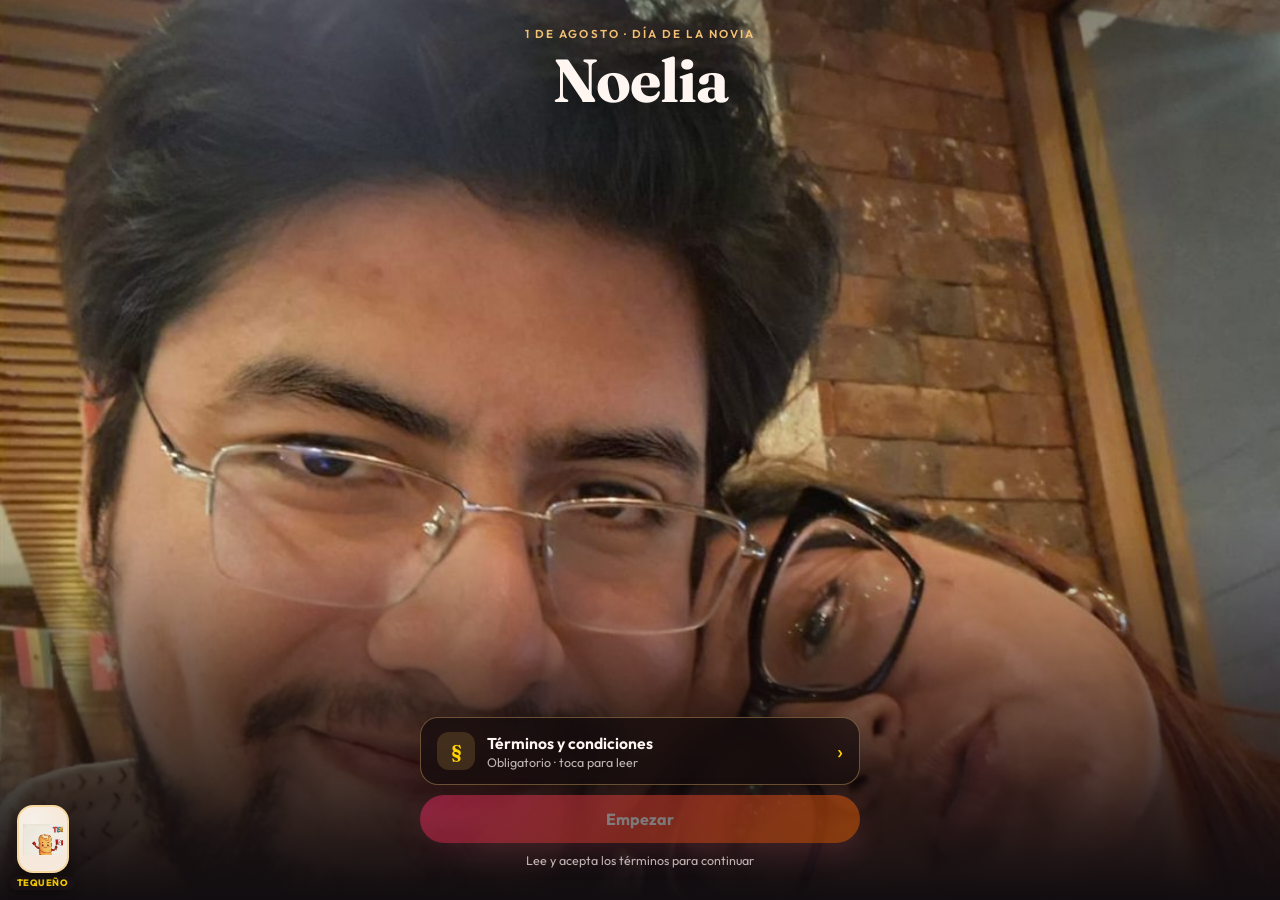
==== app/index.html @ fb46fbc6 "Wire BGM ducking and mute buttons on map and finale. Co-authored-by: Cursor <cursoragent@cursor.com>" ====
<!DOCTYPE html>
<html lang="es">
<head>
  <meta charset="UTF-8" />
  <meta name="viewport" content="width=device-width, initial-scale=1, viewport-fit=cover" />
  <meta name="apple-mobile-web-app-capable" content="yes" />
  <meta name="apple-mobile-web-app-status-bar-style" content="black-translucent" />
  <meta name="theme-color" content="#1a1214" />
  <meta name="description" content="Un caminito hecho para Noelia" />
  <link rel="manifest" href="manifest.webmanifest" />
  <link rel="apple-touch-icon" href="assets/nosotros.jpg" />
  <title>Para Noelia</title>
  <link rel="stylesheet" href="styles.css?v=9" />
  <link rel="preconnect" href="https://fonts.googleapis.com" />
  <link rel="preconnect" href="https://fonts.gstatic.com" crossorigin />
</head>
<body>
  <div id="toast" class="toast" role="status"></div>

  <!-- SPLASH -->
  <section id="splash" class="screen active" aria-label="Inicio">
    <div class="splash-hero">
      <p class="eyebrow">1 de agosto · Día de la Novia</p>
      <h1 class="brand">Noelia</h1>
    </div>

    <div class="splash-dock">
      <button id="terms-open" class="terms-chip" type="button" aria-expanded="false" aria-controls="terms-sheet">
        <span class="terms-chip-icon" aria-hidden="true">§</span>
        <span class="terms-chip-copy">
          <strong>Términos y condiciones</strong>
          <small>Obligatorio · toca para leer</small>
        </span>
        <span class="terms-chip-chevron" aria-hidden="true">›</span>
      </button>
      <button id="enter-btn" class="btn" type="button" disabled>Empezar</button>
      <p id="terms-hint" class="terms-hint">Lee y acepta los términos para continuar</p>
    </div>

    <div id="terms-sheet" class="terms-sheet" hidden>
      <button type="button" class="terms-backdrop" id="terms-backdrop" aria-label="Cerrar"></button>
      <div class="terms-panel" role="dialog" aria-modal="true" aria-labelledby="terms-title">
        <header class="terms-head">
          <div>
            <p class="eyebrow">Documento legal (más o menos)</p>
            <h2 id="terms-title">Términos y condiciones</h2>
          </div>
          <button type="button" class="icon-btn" id="terms-close" aria-label="Cerrar">✕</button>
        </header>

        <div id="terms-scroll" class="terms-scroll" tabindex="0">
          <p class="terms-meta">Versión 01.08.2026 · Partes: Ale (“el proveedor”) y Noelia (“la usuaria / el amor de mi vida”).</p>

          <h3>1. Objeto</h3>
          <p>
            El presente documento regula el acceso a un caminito digital hecho a mano.
            No es una caja. Igual se abre. Al continuar, la usuaria acepta que puede gustarle
            o, en su defecto, sacarle al menos una sonrisa.
          </p>

          <h3>2. Plazos de entrega</h3>
          <p>
            El proveedor admite haberse demorado algo más de lo estimado.
            Declara, bajo juramento romántico, haberlo acabado antes de que terminara el día.
            <strong class="sub-aside">(NO ME ODIES POR DEMORARME POR FAVOR)</strong>
          </p>

          <h3>3. Asistencia técnica</h3>
          <p>
            Se incluye un “ayudín” (en adelante, Tequeño) para casos de atasco.
            El proveedor confía en que la usuaria igual la hace.
            Aviso laboral: por temas de presupuesto, a Tequeño y al dueño del proyecto
            se les recortó el salario. Igual siguen trabajando por amor… y por tequeños.
          </p>

          <h3>3.1 Inclusión forzada (cláusula cultural)</h3>
          <p>
            En quechua, <em>munay</em> es querer / amar. Aquí también aplica.
            Si en algún rincón quedó escrito “Tequy”, digamos que es dialecto de producción.
          </p>

          <h3>4. Limitación de responsabilidad</h3>
          <p>
            El proveedor no se hace responsable si la usuaria se pone tierna,
            si se ríe sola en el celular, o si quiere un abrazo real al terminar.
            Eso sería… ideal.
          </p>

          <h3>5. Cláusula final (obligatoria)</h3>
          <p>
            Amor, hice esto para ti. Léelo con calma. Y cuando llegues aquí abajo…
          </p>

          <div id="terms-end" class="terms-end">
            <p class="terms-end-label">Cláusula 5.1 — Aceptación emocional</p>
            <p class="terms-end-love">Te amo.</p>
            <p class="terms-end-note">Fin del documento. Ya puedes aceptar.</p>
          </div>
        </div>

        <div class="terms-foot">
          <button id="terms-accept" class="btn" type="button" disabled>Acepto los términos</button>
          <p id="terms-scroll-hint" class="terms-hint">Desliza hasta “Te amo” para desbloquear</p>
        </div>
      </div>
    </div>
  </section>

  <!-- MAP -->
  <section id="map-screen" class="screen" aria-label="Mapa">
    <div class="topbar">
      <button id="map-back" class="icon-btn" type="button" aria-label="Volver">←</button>
      <div class="hud-title">El camino de Noelia</div>
      <button id="map-mute" class="icon-btn" type="button" data-mute-btn aria-label="Sonido" title="Música">🔊</button>
    </div>
    <p class="eyebrow">Para Noelia</p>
    <h1 class="brand">Tu mapa</h1>
    <p class="sub">Cinco paradas. Cada una desbloquea un pedacito de nosotros.</p>

    <div class="map-path">
      <button class="level-card" data-level="1" type="button">
        <div class="level-num">1</div>
        <div>
          <h3>Permiso</h3>
          <p>Solo una pregunta… y un “no” muy cobarde.</p>
        </div>
        <div class="level-status">Abrir</div>
      </button>
      <div class="connector"></div>

      <button class="level-card" data-level="2" type="button">
        <div class="level-num">2</div>
        <div>
          <h3>Atasco de cariño</h3>
          <p>Colores enredados, flechas con actitud… y tú sacándolos del lío.</p>
        </div>
        <div class="level-status">🔒</div>
      </button>
      <div class="connector"></div>

      <button class="level-card" data-level="3" type="button">
        <div class="level-num">3</div>
        <div>
          <h3>Casa</h3>
          <p>El sofá, la tele… y alguien más cuidando el cuarto.</p>
        </div>
        <div class="level-status">🔒</div>
      </button>
      <div class="connector"></div>

      <button class="level-card" data-level="4" type="button">
        <div class="level-num">4</div>
        <div>
          <h3>¿Cómo llegó esto aquí?</h3>
          <p>¿Quién tiene hambre?</p>
        </div>
        <div class="level-status">🔒</div>
      </button>
      <div class="connector"></div>

      <button class="level-card" data-level="5" type="button">
        <div class="level-num">5</div>
        <div>
          <h3>La carta</h3>
          <p>Audio de Ale, fotos y una carta.</p>
        </div>
        <div class="level-status">🔒</div>
      </button>
    </div>

    <p class="map-note">Hecho a mano por Ale · aunque estemos lejos</p>
  </section>

  <!-- LEVEL 1 -->
  <section id="intro-screen" class="screen" aria-label="Nivel 1">
    <div class="topbar">
      <button id="intro-back" class="icon-btn" type="button" aria-label="Volver">←</button>
      <div class="hud-title">Nivel 1 · Permiso</div>
      <span style="width:42px"></span>
    </div>
    <div class="center-scene">
      <p class="eyebrow">Hola, amorcito</p>
      <h2 class="brand">¿Me dejas alegrarte el día… aunque sea desde lejos?</h2>
      <p class="sub">Si dices que no, ese botón va a ponerse nervioso.</p>
      <div class="choice-row">
        <button id="yes-btn" class="btn" type="button">Sí, Ale</button>
        <button id="no-btn" class="btn" type="button">No</button>
      </div>
    </div>
  </section>

  <!-- LEVEL 2: BUS JAM -->
  <section id="jam-screen" class="screen jam-screen" aria-label="Nivel 2">
    <div class="topbar">
      <button id="jam-back" class="icon-btn" type="button" aria-label="Volver">←</button>
      <div class="hud-title" id="jam-title">Atasco de cariño</div>
      <button id="jam-mute" class="icon-btn" type="button" data-mute-btn aria-label="Sonido">🔊</button>
    </div>
    <p class="hint" id="jam-hint">Los 4 primeros de la fila pueden subir. Saca buses que coincidan con ellos.</p>
    <div class="jam-wrap jam-premium">
      <div class="queue-board">
        <div class="queue-head">
          <div class="queue-label">Fila de lo nuestro</div>
          <div class="queue-count" id="queue-count">0 en fila</div>
        </div>
        <div class="queue-viewport">
          <div class="queue-track" id="queue-track"></div>
        </div>
      </div>
      <div class="bays bays-5" id="bays"></div>
      <div class="lot" id="lot" aria-label="Estacionamiento"></div>
      <div id="softlock" class="softlock">Uy… plazas llenas y ninguno de los 4 de adelante entra. Usa un Soplo de Ale o reinicia.</div>
      <div class="game-tools">
        <button id="jam-blow" class="btn" type="button">Soplo de Ale (1)</button>
        <button id="jam-reset" class="btn ghost" type="button">Reiniciar</button>
      </div>
    </div>
  </section>

  <!-- LEVEL 3 -->
  <section id="cozy-screen" class="screen" aria-label="Nivel 3">
    <div class="topbar">
      <button id="cozy-back" class="icon-btn" type="button" aria-label="Volver">←</button>
      <div class="hud-title">Nivel 3 · Casa</div>
      <span style="width:42px"></span>
    </div>
    <div class="center-scene">
      <p class="eyebrow" id="cozy-eyebrow">Cuando no hay prisa</p>
      <h2 class="brand" id="cozy-title">El sofá y la tele</h2>
      <div class="sub cozy-copy" id="cozy-text">
        <p>Me gusta abrazarte, besarte, sentirte, respirarte y me gusta que existas en mi vida.</p>
        <p class="cozy-bridge">
          Hablando de cosas que me gustan… hay alguien que no me gustaba mucho antes,
          pero después me cayó un poco mejor. Sí, hablo de…
        </p>
      </div>
      <button type="button" class="cozy-comic photo-thumb" id="cozy-comic" data-photo="assets/historia/sofa.png?v=7" data-caption="Así en casa, con palomitas">
        <img id="cozy-photo" src="assets/historia/sofa.png?v=7" alt="Nosotros en el sofá con palomitas" />
      </button>
      <p class="hint" id="cozy-hint">Pista: alguien peludito cuida el rinconcito cuando yo no puedo.</p>
      <button id="cozy-next" class="btn" type="button">¿Quién es?</button>
    </div>
  </section>

  <!-- LEVEL 4: historieta vertical -->
  <section id="cartoon-screen" class="screen" aria-label="Nivel 4">
    <div class="topbar">
      <button id="cartoon-back" class="icon-btn" type="button" aria-label="Volver">←</button>
      <div class="hud-title">Nivel 4 · ¿Cómo llegó esto aquí?</div>
      <span style="width:42px"></span>
    </div>
    <div class="story-scene">
      <p class="eyebrow">Desliza la historieta</p>
      <h2 class="brand story-title">¿Cómo llegó esto aquí?</h2>
      <p class="story-letter">¿Quién tiene hambre?</p>
      <p class="story-letter story-letter-soft">
        Amor, sé que no puedo arreglarte la vida, por eso intento dar lo mejor de mí con lo que tengo…
      </p>

      <button type="button" class="comic-full photo-thumb" data-photo="assets/historia/strip4.png?v=6" data-caption="La historieta completa">
        <img src="assets/historia/strip4.png?v=6" alt="Historieta completa de nosotros" />
      </button>

      <div class="comic-strip" aria-label="Historieta">
        <article class="comic-beat">
          <button type="button" class="comic-panel photo-thumb" data-photo="assets/historia/triste.png?v=6" data-caption="Cuando estás triste">
            <img src="assets/historia/triste.png?v=6" alt="Cuando estás triste" />
          </button>
          <div class="comic-copy">
            <h3>Cuando estás triste</h3>
            <p>Intento siempre sacarte una sonrisa, alegrarte el día con alguna tontería.</p>
          </div>
        </article>

        <article class="comic-beat">
          <button type="button" class="comic-panel photo-thumb" data-photo="assets/historia/hambre.png?v=6" data-caption="Cuando tienes hambre">
            <img src="assets/historia/hambre.png?v=6" alt="Cuando tienes hambre" />
          </button>
          <div class="comic-copy">
            <h3>Cuando tienes hambre</h3>
            <p>Busco qué alimentarte aunque sea poco. Tequeños al ser posible.</p>
          </div>
        </article>

        <article class="comic-beat">
          <button type="button" class="comic-panel photo-thumb" data-photo="assets/historia/molesta.png?v=6" data-caption="Cuando estás molesta">
            <img src="assets/historia/molesta.png?v=6" alt="Cuando estás molesta" />
          </button>
          <div class="comic-copy">
            <h3>Cuando estás molesta</h3>
            <p>Probablemente sea porque hice o no hice algo. Lo siento.</p>
          </div>
        </article>

        <article class="comic-beat">
          <button type="button" class="comic-panel photo-thumb" data-photo="assets/historia/agobiada.png?v=6" data-caption="Cuando estás agobiada">
            <img src="assets/historia/agobiada.png?v=6" alt="Cuando estás agobiada" />
          </button>
          <div class="comic-copy">
            <h3>Cuando estás agobiada</h3>
            <p>Podría hacer tu trabajo si pudiera y me dejaras. Siempre busco que estés bien.</p>
          </div>
        </article>

        <p class="story-letter story-letter-soft comic-aside">Y también somos esto…</p>

        <article class="comic-beat">
          <button type="button" class="comic-panel photo-thumb" data-photo="assets/historia/carne.png?v=7" data-caption="Cuando llega la carne">
            <img src="assets/historia/carne.png?v=7" alt="Nosotros frente a la carne gritona" />
          </button>
          <div class="comic-copy">
            <h3>Cuando llega la carne</h3>
            <p>Esa mirada. Ese hambre. Y a veces hasta la comida se queja… pero igual la disfrutamos.</p>
          </div>
        </article>

        <article class="comic-beat">
          <button type="button" class="comic-panel photo-thumb" data-photo="assets/historia/chicha.png?v=7" data-caption="Chicha vs gaseosa">
            <img src="assets/historia/chicha.png?v=7" alt="Chicha y gaseosa discutiendo" />
          </button>
          <div class="comic-copy">
            <h3>Chicha vs gaseosa</h3>
            <p>El debate eterno. Yo ya sé de qué lado estás… o casi.</p>
          </div>
        </article>

        <article class="comic-beat">
          <button type="button" class="comic-panel photo-thumb" data-photo="assets/historia/cine.png?v=7" data-caption="Cine en 3D">
            <img src="assets/historia/cine.png?v=7" alt="Nosotros en el cine con gafas 3D" />
          </button>
          <div class="comic-copy">
            <h3>Cine en 3D</h3>
            <p>Ojos abiertos, manos a la bebida, y esa carita de “¿viste eso?”. Eso también es nosotros.</p>
          </div>
        </article>

        <article class="comic-beat">
          <button type="button" class="comic-panel comic-wide photo-thumb" data-photo="assets/historia/abrazo-tequeno.png?v=6" data-caption="Un abrazo Tequeño">
            <img src="assets/historia/abrazo-tequeno.png?v=6" alt="Un abrazo Tequeño" />
          </button>
          <div class="comic-copy">
            <h3>Porque me importas demasiado</h3>
            <p>De la manera que sea… aquí estoy. Un abrazo Tequeño, mientras llega el de verdad.</p>
          </div>
        </article>
      </div>

      <button id="cartoon-next" class="btn" type="button">Seguir a la carta</button>
    </div>
  </section>

  <!-- LEVEL 5 -->
  <section id="finale-screen" class="screen" aria-label="Nivel 5">
    <div class="topbar">
      <button id="finale-back" class="icon-btn" type="button" aria-label="Volver">←</button>
      <div class="hud-title">Nivel 5 · La carta</div>
      <button id="finale-mute" class="icon-btn" type="button" data-mute-btn aria-label="Sonido" title="Música">🔊</button>
    </div>

    <p class="eyebrow">De Ale para Noelia</p>
    <h1 class="brand" style="font-size:2rem;">No se me olvidó</h1>

    <div class="letter">
      <h2>Amor de mi vida,</h2>
      <p>
        Hoy es tu día y aunque la distancia nos tenga en mapas distintos,
        yo seguía pensando en ti: en la carne, en los conciertos,
        en Ed Sheeran de fondo, en Paco Yonque, en tu carita, en abrazarte.
      </p>
      <p>
        No pude darte algo que se envuelve con moño.
        Entonces hice esto — un juego, un mapa, unas fotos, mi voz —
        para que se note que me importas, aunque estemos lejos.
      </p>
      <p>
        Gracias por ser el amor de mi vida.
        Déjame estar en tu vida por el resto de la mía.
        Cuando volvamos a estar cerca, te debo el abrazo completo.
      </p>
      <p><strong>— Ale</strong></p>

      <div class="finale-gallery">
        <button type="button" class="photo-thumb" data-photo="assets/nosotros.jpg" data-caption="Nosotros">
          <img src="assets/nosotros.jpg" alt="Nosotros" />
        </button>
        <button type="button" class="photo-thumb" data-photo="assets/cita-mesa.jpg" data-caption="Nuestra cita">
          <img src="assets/cita-mesa.jpg" alt="Nuestra cita" />
        </button>
        <button type="button" class="photo-thumb" data-photo="assets/oso-manoso.jpg" data-caption="El oso mañoso">
          <img src="assets/oso-manoso.jpg" alt="Oso mañoso" />
        </button>
        <button type="button" class="photo-thumb" data-photo="assets/cuaderno.jpg" data-caption="Tu letra">
          <img src="assets/cuaderno.jpg" alt="Tu letra" />
        </button>
      </div>

      <div class="audio-box">
        <strong>Audio de Ale</strong>
        <p style="margin:6px 0 0; font-size:0.92rem; color:#5a3a44;">
          Dale play cuando quieras escucharme. Si suena raro… ese también puede ser tema de conversación.
        </p>
        <audio id="letter-audio" controls preload="metadata" src="assets/audio.mp4"></audio>
      </div>

      <div class="video-box">
        <strong>Video de Ale</strong>
        <div class="video-placeholder" id="video-slot">
          Se nos acabó el presupuesto para el video.<br />
          No hubo de otra: le recortamos el salario a Tequeño
          y al dueño del proyecto.<br />
          <span style="opacity:0.85">Por ahora, no hay video. Solo cariño (y esta excusa).</span>
        </div>
      </div>
    </div>

    <button id="finale-end" class="btn" type="button" style="margin: 18px auto 8px; display:flex; width:min(100%,320px);">
      Cerrar el caminito
    </button>
    <p class="map-note" style="text-align:center;">
      Tip iPhone: Safari → Compartir → “Añadir a pantalla de inicio” para que se sienta como app.
    </p>
  </section>

  <!-- CLOSING CINEMATIC -->
  <div id="closing" class="closing" hidden aria-live="polite">
    <div class="closing-bg"></div>
    <div class="closing-veil"></div>
    <div class="closing-lines" id="closing-lines">
      <p>De mí para ti.</p>
      <p>Espero te haya gustado.</p>
      <p>Con mucho amor…</p>
      <p class="closing-sign">Yo, el amor de tu vida</p>
    </div>
  </div>

  <!-- POSTCRÉDITOS -->
  <div id="postcredits" class="postcredits" hidden aria-live="polite">
    <div class="postcredits-card">
      <p class="eyebrow">Postcréditos · Noelia Pictures</p>
      <h2>Equipo (con salario recortado)</h2>
      <ul class="credits-list">
        <li><span>Dirección / código / café</span><strong>Ale</strong></li>
        <li><span>Protagonista absoluta</span><strong>Noelia</strong></li>
        <li><span>Asistente emocional</span><strong>Tequeño</strong></li>
        <li><span>Cameo peludo</span><strong>Oso mañoso</strong></li>
        <li><span>Inclusión forzada</span><strong>munay (quechua: querer)</strong></li>
      </ul>
      <figure class="credits-cameo">
        <img src="assets/ale-sonrisa.jpg" alt="Ale sonriendo, postcréditos" />
        <figcaption>El dueño del proyecto, post-recorte. Igual sonríe.</figcaption>
      </figure>
      <button type="button" class="btn" id="postcredits-done">Fin (de verdad)</button>
    </div>
  </div>

  <!-- MEMORY MODAL -->
  <div id="memory" class="memory" aria-live="polite">
    <div class="memory-card">
      <img src="" alt="" />
      <div class="body">
        <h3></h3>
        <p></p>
        <button class="btn" type="button">Seguir el camino</button>
      </div>
    </div>
  </div>

  <!-- TEQUEÑO assistant -->
  <div id="tequy" class="tequy" aria-live="polite">
    <div class="tequy-bubble" id="tequy-bubble" hidden>
      <p id="tequy-text"></p>
      <button type="button" class="tequy-dismiss" id="tequy-dismiss">ok Tequeño</button>
    </div>
    <div class="tequy-fab">
      <button type="button" class="tequy-btn" id="tequy-btn" aria-label="Hablar con Tequeño">
        <img id="tequy-img" src="assets/tequy/idle.png?v=7" alt="Tequeño, el guía animado" />
      </button>
      <span class="tequy-tag">Tequeño</span>
    </div>
  </div>

  <!-- PHOTO LIGHTBOX + comic bit -->
  <div id="photo-lite" class="photo-lite" hidden>
    <div class="comic-stage" id="comic-stage" aria-hidden="true"></div>
    <button type="button" class="photo-lite-close" id="photo-lite-close" aria-label="Cerrar">✕</button>
    <figure class="photo-lite-frame">
      <img id="photo-lite-img" src="" alt="" />
      <figcaption id="photo-lite-cap"></figcaption>
    </figure>
  </div>

  <script src="sfx.js"></script>
  <script src="game.js"></script>
</body>
</html>
---- app/styles.css ----
@import url('https://fonts.googleapis.com/css2?family=Allura&family=Fraunces:opsz,wght@9..144,500;9..144,700&family=Great+Vibes&family=Outfit:wght@400;500;600;700&display=swap');

:root {
  --bg0: #1a1214;
  --bg1: #2a1a1f;
  --ink: #fff6f2;
  --muted: rgba(255, 246, 242, 0.72);
  --rose: #ff2d6f;
  --coral: #ff6a00;
  --gold: #ffd400;
  --mint: #12c96b;
  --sky: #1e8fff;
  --lilac: #9b44ff;
  --brown: #8a4a22;
  --panel: rgba(255, 255, 255, 0.08);
  --stroke: rgba(255, 255, 255, 0.14);
  --shadow: 0 18px 50px rgba(0, 0, 0, 0.35);
  --safe-bottom: env(safe-area-inset-bottom, 0px);
}

* { box-sizing: border-box; -webkit-tap-highlight-color: transparent; }

html, body {
  margin: 0;
  min-height: 100%;
  font-family: Outfit, system-ui, sans-serif;
  color: var(--ink);
  background:
    radial-gradient(1200px 700px at 10% -10%, #5a2434 0%, transparent 55%),
    radial-gradient(900px 600px at 100% 0%, #3a2a18 0%, transparent 50%),
    linear-gradient(160deg, var(--bg0), var(--bg1) 55%, #120d10);
  overflow-x: hidden;
}

body {
  min-height: 100dvh;
}

button {
  font: inherit;
  border: 0;
  cursor: pointer;
}

.screen {
  position: fixed;
  inset: 0;
  display: none;
  flex-direction: column;
  padding: 20px 18px calc(20px + var(--safe-bottom));
  overflow: auto;
  opacity: 0;
  transform: translateY(10px);
  transition: opacity 0.45s ease, transform 0.45s ease;
  scrollbar-width: thin;
  scrollbar-color: #ffd400 #2a1814;
}

.screen.active {
  display: flex;
  opacity: 1;
  transform: translateY(0);
}

.brand {
  font-family: Fraunces, Georgia, serif;
  font-weight: 700;
  letter-spacing: -0.02em;
  line-height: 1.05;
  margin: 0;
}

.eyebrow {
  text-transform: uppercase;
  letter-spacing: 0.18em;
  font-size: 0.72rem;
  color: var(--gold);
  margin: 0 0 10px;
  font-weight: 600;
}

.sub {
  color: var(--muted);
  line-height: 1.5;
  margin: 10px 0 0;
  max-width: 28rem;
}

.cozy-copy {
  text-align: center;
  max-width: 28rem;
  margin-left: auto;
  margin-right: auto;
}

.cozy-copy p {
  margin: 0;
}

.cozy-comic {
  display: block;
  width: min(100%, 340px);
  margin: 4px auto 0;
  padding: 8px;
  border: 0;
  border-radius: 18px;
  background: #f7f0e2;
  box-shadow: 0 14px 34px rgba(0, 0, 0, 0.28);
  border: 1px solid rgba(255, 200, 120, 0.28);
  cursor: zoom-in;
}

.cozy-comic img {
  display: block;
  width: 100%;
  height: auto;
  max-height: min(48dvh, 380px);
  object-fit: contain;
  border-radius: 12px;
  background: #f7f0e2;
}

.cozy-comic.is-photo {
  background: transparent;
  border-color: rgba(255, 255, 255, 0.12);
  padding: 0;
  overflow: hidden;
}

.cozy-comic.is-photo img {
  max-height: min(42dvh, 320px);
  object-fit: cover;
  border-radius: 18px;
}

.comic-aside {
  margin-top: 10px !important;
  text-align: center;
  font-weight: 700;
  color: var(--gold) !important;
}

.cozy-bridge {
  margin-top: 1.15em !important;
  color: rgba(255, 246, 242, 0.78);
  font-size: 0.95em;
}

.sub-aside {
  color: #f0c9a0;
  font-size: 0.92em;
  letter-spacing: 0.02em;
}

.btn {
  display: inline-flex;
  align-items: center;
  justify-content: center;
  gap: 8px;
  min-height: 48px;
  padding: 0 22px;
  border-radius: 999px;
  background: linear-gradient(135deg, var(--rose), var(--coral));
  color: white;
  font-weight: 700;
  box-shadow: 0 10px 30px rgba(255, 107, 138, 0.35);
  transition: transform 0.15s ease, filter 0.15s ease;
}

.btn:active { transform: scale(0.97); }
.btn.ghost {
  background: transparent;
  border: 1px solid var(--stroke);
  box-shadow: none;
  color: var(--ink);
}

.btn:disabled {
  opacity: 0.45;
  cursor: not-allowed;
}

/* Splash — foto primero, texto en “términos” */
#splash {
  justify-content: space-between;
  padding-top: calc(18px + env(safe-area-inset-top, 0px));
  background:
    linear-gradient(180deg, rgba(18, 10, 12, 0.35) 0%, transparent 28%, transparent 58%, rgba(18, 10, 12, 0.55) 78%, #120d10 100%),
    url('assets/nosotros.jpg') center 30% / cover no-repeat;
}

#splash .splash-hero {
  text-align: center;
  text-shadow: 0 8px 28px rgba(0, 0, 0, 0.55);
  padding: 8px 8px 0;
}

#splash .splash-hero .eyebrow {
  color: rgba(255, 200, 120, 0.95);
}

#splash .brand {
  font-size: clamp(2.8rem, 12vw, 3.8rem);
  margin: 0;
  line-height: 1;
}

.splash-dock {
  display: flex;
  flex-direction: column;
  gap: 10px;
  width: min(440px, 100%);
  margin: 0 auto;
}

.terms-chip {
  display: grid;
  grid-template-columns: auto 1fr auto;
  gap: 12px;
  align-items: center;
  width: 100%;
  padding: 14px 16px;
  border-radius: 18px;
  text-align: left;
  color: var(--ink);
  background: rgba(18, 10, 12, 0.72);
  backdrop-filter: blur(14px);
  border: 1px solid rgba(255, 200, 120, 0.35);
  box-shadow: var(--shadow);
  transition: transform 0.15s ease, border-color 0.15s ease;
}

.terms-chip:active { transform: scale(0.98); }

.terms-chip.is-done {
  border-color: rgba(109, 205, 184, 0.55);
}

.terms-chip-icon {
  width: 38px;
  height: 38px;
  border-radius: 12px;
  display: grid;
  place-items: center;
  background: rgba(255, 200, 87, 0.16);
  color: var(--gold);
  font-family: Fraunces, Georgia, serif;
  font-weight: 700;
  font-size: 1.15rem;
}

.terms-chip-copy {
  display: flex;
  flex-direction: column;
  gap: 2px;
  min-width: 0;
}

.terms-chip-copy strong {
  font-size: 0.98rem;
  font-weight: 650;
}

.terms-chip-copy small {
  color: var(--muted);
  font-size: 0.78rem;
}

.terms-chip-chevron {
  color: var(--gold);
  font-size: 1.4rem;
  line-height: 1;
}

.terms-hint {
  margin: 0;
  text-align: center;
  font-size: 0.78rem;
  color: var(--muted);
}

#splash .btn { width: 100%; }

/* Terms sheet */
.terms-sheet {
  position: fixed;
  inset: 0;
  z-index: 40;
  display: flex;
  flex-direction: column;
  justify-content: flex-end;
}

.terms-sheet[hidden] { display: none !important; }

.terms-backdrop {
  position: absolute;
  inset: 0;
  background: rgba(8, 4, 6, 0.55);
  border: 0;
  padding: 0;
}

.terms-panel {
  position: relative;
  z-index: 1;
  display: flex;
  flex-direction: column;
  max-height: min(78dvh, 640px);
  width: min(480px, 100%);
  margin: 0 auto;
  background: #1b1216;
  border: 1px solid var(--stroke);
  border-bottom: 0;
  border-radius: 24px 24px 0 0;
  box-shadow: 0 -18px 50px rgba(0, 0, 0, 0.45);
  padding: 16px 16px calc(14px + var(--safe-bottom));
  animation: terms-up 0.28s ease;
}

@keyframes terms-up {
  from { transform: translateY(24px); opacity: 0.6; }
  to { transform: translateY(0); opacity: 1; }
}

.terms-head {
  display: flex;
  align-items: flex-start;
  justify-content: space-between;
  gap: 12px;
  margin-bottom: 10px;
}

.terms-head h2 {
  margin: 2px 0 0;
  font-family: Fraunces, Georgia, serif;
  font-size: 1.35rem;
  font-weight: 700;
}

.terms-scroll {
  flex: 1;
  min-height: 0;
  overflow-y: auto;
  -webkit-overflow-scrolling: touch;
  padding: 4px 4px 18px;
  overscroll-behavior: contain;
  border-top: 1px solid var(--stroke);
  border-bottom: 1px solid var(--stroke);
}

.terms-scroll h3 {
  margin: 16px 0 6px;
  font-size: 0.92rem;
  color: var(--gold);
  font-weight: 650;
}

.terms-scroll p {
  margin: 0 0 8px;
  color: var(--muted);
  line-height: 1.55;
  font-size: 0.95rem;
}

.terms-meta {
  font-size: 0.78rem !important;
  opacity: 0.85;
  margin-top: 10px !important;
}

.terms-end {
  margin-top: 22px;
  padding: 18px 14px;
  border-radius: 18px;
  text-align: center;
  background: linear-gradient(160deg, rgba(255, 107, 138, 0.18), rgba(255, 200, 87, 0.12));
  border: 1px solid rgba(255, 200, 120, 0.28);
}

.terms-end-label {
  font-size: 0.75rem !important;
  letter-spacing: 0.04em;
  text-transform: uppercase;
  color: rgba(255, 200, 120, 0.9) !important;
}

.terms-end-love {
  margin: 8px 0 4px !important;
  font-family: Fraunces, Georgia, serif;
  font-size: clamp(2rem, 8vw, 2.6rem) !important;
  color: var(--ink) !important;
  font-weight: 700;
  line-height: 1.1;
}

.terms-end-note {
  font-size: 0.8rem !important;
}

.terms-foot {
  display: flex;
  flex-direction: column;
  gap: 8px;
  padding-top: 12px;
}

.terms-foot .btn { width: 100%; }

/* Map */
#map-screen .brand { font-size: 2rem; margin-bottom: 4px; }

.map-path {
  margin-top: 18px;
  display: flex;
  flex-direction: column;
  gap: 0;
  align-items: stretch;
}

.level-card {
  position: relative;
  display: grid;
  grid-template-columns: 56px 1fr auto;
  gap: 14px;
  align-items: center;
  padding: 16px;
  border-radius: 22px;
  background: var(--panel);
  border: 1px solid var(--stroke);
  text-align: left;
  color: inherit;
  transition: transform 0.15s ease, border-color 0.15s ease;
}

.level-card:not(.locked):active { transform: scale(0.98); }
.level-card.locked { opacity: 0.45; filter: grayscale(0.4); }
.level-card.done { border-color: rgba(109, 205, 184, 0.55); }

.level-num {
  width: 56px;
  height: 56px;
  border-radius: 18px;
  display: grid;
  place-items: center;
  font-family: Fraunces, Georgia, serif;
  font-size: 1.4rem;
  font-weight: 700;
  background: rgba(255, 255, 255, 0.08);
}

.level-card[data-level="1"] .level-num { background: rgba(255, 107, 138, 0.25); color: #ffb3c2; }
.level-card[data-level="2"] .level-num { background: rgba(107, 183, 255, 0.22); color: #b7dcff; }
.level-card[data-level="3"] .level-num { background: rgba(255, 200, 87, 0.2); color: #ffe0a0; }
.level-card[data-level="4"] .level-num { background: rgba(255, 200, 87, 0.22); color: #ffe0a0; }
.level-card[data-level="5"] .level-num { background: rgba(197, 155, 255, 0.22); color: #e2ccff; }

.cartoon-hero {
  width: min(100%, 340px);
  margin-top: 6px;
}

.cartoon-hero img {
  aspect-ratio: 4 / 5;
  object-fit: contain;
  background: #f7f0e2;
}

.cartoon-sheet {
  width: min(100%, 340px);
}

.story-scene {
  flex: 1;
  overflow-y: auto;
  -webkit-overflow-scrolling: touch;
  display: flex;
  flex-direction: column;
  align-items: stretch;
  gap: 14px;
  padding: 0 2px 18px;
  text-align: left;
  min-height: 0;
  scrollbar-width: thin;
  scrollbar-color: #ffd400 #2a1814;
}

.story-scene::-webkit-scrollbar,
.screen::-webkit-scrollbar {
  width: 9px;
}

.story-scene::-webkit-scrollbar-track,
.screen::-webkit-scrollbar-track {
  background: #2a1814;
  border-radius: 999px;
  margin: 8px 0;
}

.story-scene::-webkit-scrollbar-thumb,
.screen::-webkit-scrollbar-thumb {
  background: linear-gradient(180deg, #ffd400 0%, #ff8f6b 55%, #8a4a22 100%);
  border-radius: 999px;
  border: 2px solid #2a1814;
}

.story-scene::-webkit-scrollbar-thumb:hover,
.screen::-webkit-scrollbar-thumb:hover {
  background: linear-gradient(180deg, #ffe066, #ff6a00);
}

.story-title {
  font-size: clamp(1.55rem, 6.5vw, 2.15rem) !important;
  margin: 0;
  line-height: 1.15;
}

.story-letter {
  margin: 0;
  color: var(--muted);
  line-height: 1.55;
  font-size: 0.98rem;
}

.story-letter-soft {
  font-size: 0.92rem;
  opacity: 0.9;
}

.comic-full {
  margin: 4px 0 4px;
  padding: 8px;
  border: 0;
  border-radius: 18px;
  overflow: hidden;
  background: #f7f0e2;
  box-shadow: 0 14px 34px rgba(0, 0, 0, 0.28);
  border: 1px solid rgba(255, 200, 120, 0.28);
  width: 100%;
}

.comic-full img {
  display: block;
  width: 100%;
  height: auto;
  max-height: none;
  object-fit: contain;
  background: #f7f0e2;
}

.comic-strip {
  display: flex;
  flex-direction: column;
  gap: 26px;
  margin: 6px 0 8px;
}

/* Una viñeta por bloque, a lo ancho: no se recorta */
.comic-beat {
  display: flex;
  flex-direction: column;
  gap: 10px;
  align-items: stretch;
}

.comic-panel {
  margin: 0;
  padding: 10px;
  border: 0;
  border-radius: 18px;
  overflow: visible;
  background: #f7f0e2;
  box-shadow: 0 14px 34px rgba(0, 0, 0, 0.28);
  border: 1px solid rgba(255, 200, 120, 0.28);
  width: 100%;
}

.comic-panel img {
  display: block;
  width: 100%;
  height: auto;
  max-height: min(52dvh, 420px);
  margin: 0 auto;
  object-fit: contain;
  object-position: center;
  background: #f7f0e2;
}

.comic-wide img {
  max-height: min(62dvh, 520px);
}

.comic-copy {
  text-align: left;
  padding: 0 4px;
}

.comic-copy h3 {
  margin: 0 0 6px;
  font-family: Fraunces, Georgia, serif;
  font-size: 1.15rem;
  line-height: 1.2;
}

.comic-copy p {
  margin: 0;
  color: var(--muted);
  font-size: 0.95rem;
  line-height: 1.45;
}

.story-scene .btn {
  align-self: center;
  width: min(100%, 360px);
  margin-top: 8px;
}

/* Closing cinematic */
.closing {
  position: fixed;
  inset: 0;
  z-index: 80;
  display: grid;
  place-items: center;
  padding: 28px 22px;
}

.closing[hidden] { display: none !important; }

.closing-bg {
  position: absolute;
  inset: 0;
  background:
    url('assets/finale/cierre.png') center center / cover no-repeat;
  transform: scale(1.04);
  animation: closing-ken 7.5s ease forwards;
}

.closing-veil {
  position: absolute;
  inset: 0;
  background:
    radial-gradient(circle at 50% 42%, rgba(8, 4, 4, 0.42), rgba(6, 3, 3, 0.82) 68%),
    linear-gradient(180deg, rgba(8, 4, 4, 0.5), rgba(6, 3, 3, 0.82));
}

.closing-lines {
  position: relative;
  z-index: 1;
  text-align: center;
  max-width: 22rem;
  padding: 18px 14px;
  border-radius: 20px;
  background: rgba(10, 6, 6, 0.55);
  box-shadow: 0 0 40px rgba(0, 0, 0, 0.35);
  backdrop-filter: blur(2px);
}

.closing-lines p {
  margin: 0 0 0.55em;
  font-family: "Great Vibes", "Allura", cursive;
  font-size: clamp(2.05rem, 9.2vw, 2.95rem);
  line-height: 1.28;
  color: #fffdf8;
  -webkit-text-stroke: 0.35px rgba(255, 255, 255, 0.25);
  text-shadow:
    0 1px 0 rgba(255, 255, 255, 0.35),
    0 2px 2px rgba(20, 8, 6, 0.85),
    0 8px 22px rgba(0, 0, 0, 0.75),
    0 0 18px rgba(255, 230, 180, 0.25);
  opacity: 0;
  transform: translateY(12px);
}

.closing-lines p.closing-sign {
  margin-top: 1.1em;
  font-size: clamp(2.35rem, 10.5vw, 3.35rem);
  color: #fff3d4;
}

.closing.is-on .closing-lines p {
  animation: closing-line 0.9s ease forwards;
}

.closing.is-on .closing-lines p:nth-child(1) { animation-delay: 0.35s; }
.closing.is-on .closing-lines p:nth-child(2) { animation-delay: 1.15s; }
.closing.is-on .closing-lines p:nth-child(3) { animation-delay: 1.95s; }
.closing.is-on .closing-lines p:nth-child(4) { animation-delay: 2.85s; }

.closing.is-out {
  animation: closing-fade 1.1s ease forwards;
}

@keyframes closing-line {
  to { opacity: 1; transform: translateY(0); }
}

@keyframes closing-ken {
  from { transform: scale(1.08); }
  to { transform: scale(1); }
}

@keyframes closing-fade {
  to { opacity: 0; }
}

.cartoon-sheet img {
  aspect-ratio: 16 / 10;
  object-fit: contain;
  background: #f7f0e2;
}

.level-card h3 {
  margin: 0;
  font-size: 1.05rem;
  font-weight: 700;
}

.level-card p {
  margin: 4px 0 0;
  color: var(--muted);
  font-size: 0.88rem;
}

.level-status {
  font-size: 0.78rem;
  font-weight: 700;
  letter-spacing: 0.04em;
  text-transform: uppercase;
  color: var(--mint);
}

.connector {
  width: 4px;
  height: 18px;
  margin: 0 auto;
  background: linear-gradient(var(--gold), rgba(255, 200, 87, 0.15));
  border-radius: 4px;
}

.map-note {
  margin-top: auto;
  padding-top: 18px;
  color: var(--muted);
  font-size: 0.9rem;
}

/* Tequy guide — nunca encima del hero/carta; ella es el centro */
.tequy {
  position: fixed;
  left: 10px;
  bottom: calc(10px + var(--safe-bottom));
  z-index: 28;
  display: flex;
  flex-direction: column-reverse;
  align-items: flex-start;
  gap: 8px;
  max-width: min(70vw, 240px);
  pointer-events: none;
}

.tequy.is-hidden {
  display: none !important;
}

.tequy-fab {
  pointer-events: auto;
  display: flex;
  flex-direction: column;
  align-items: center;
  gap: 3px;
  animation: tequy-float 2.4s ease-in-out infinite;
}

.tequy-btn {
  width: 52px;
  height: 68px;
  border-radius: 16px;
  border: 2px solid rgba(255, 200, 87, 0.45);
  background:
    radial-gradient(circle at 30% 25%, rgba(255,255,255,0.55), transparent 45%),
    #fff3e4;
  padding: 5px 4px 4px;
  box-shadow: 0 8px 18px rgba(0, 0, 0, 0.25);
  overflow: hidden;
  display: grid;
  place-items: center;
  opacity: 0.96;
}

.tequy-btn img {
  width: 100%;
  height: 100%;
  max-width: 100%;
  object-fit: contain;
  object-position: center center;
  display: block;
  pointer-events: none;
}

.tequy-tag {
  background: #1a1214;
  color: var(--gold);
  font-size: 0.58rem;
  font-weight: 800;
  letter-spacing: 0.05em;
  text-transform: uppercase;
  padding: 2px 7px;
  border-radius: 999px;
  white-space: nowrap;
  line-height: 1.1;
  box-shadow: 0 2px 8px rgba(0, 0, 0, 0.35);
}

/* En el atasco: más chico para no tapar Soplo / Reiniciar */
.tequy.is-compact {
  bottom: calc(8px + var(--safe-bottom));
  left: 8px;
}

.tequy.is-compact .tequy-btn {
  width: 42px;
  height: 56px;
  border-radius: 14px;
  padding: 4px 3px 3px;
}

.tequy.is-compact .tequy-tag {
  font-size: 0.5rem;
  padding: 1px 5px;
}

.tequy-bubble {
  pointer-events: auto;
  background: rgba(255, 248, 242, 0.97);
  color: #2a1a1f;
  border-radius: 16px;
  padding: 10px 10px 8px;
  box-shadow: 0 10px 24px rgba(0, 0, 0, 0.28);
  border: 1px solid rgba(42, 26, 31, 0.08);
  animation: tequy-pop 0.28s ease;
  max-width: 220px;
}

.tequy-bubble p {
  margin: 0 0 8px;
  font-size: 0.8rem;
  line-height: 1.35;
  font-weight: 600;
}

.tequy-dismiss {
  background: linear-gradient(135deg, var(--rose), var(--coral));
  color: white;
  border: 0;
  border-radius: 999px;
  padding: 6px 12px;
  font-size: 0.75rem;
  font-weight: 800;
}

.tequy.pose-talk .tequy-fab { animation: tequy-bounce 0.45s ease; }
.tequy.pose-jump .tequy-fab { animation: tequy-jump 0.55s ease; }
.tequy.pose-kick .tequy-fab { animation: tequy-kick 0.5s ease; }

@keyframes tequy-float {
  0%, 100% { transform: translateY(0); }
  50% { transform: translateY(-5px); }
}

@keyframes tequy-pop {
  from { opacity: 0; transform: translateY(8px) scale(0.96); }
  to { opacity: 1; transform: translateY(0) scale(1); }
}

@keyframes tequy-bounce {
  0%, 100% { transform: translateY(0) scale(1); }
  40% { transform: translateY(-8px) scale(1.05); }
}

@keyframes tequy-jump {
  0% { transform: translateY(0) rotate(0); }
  40% { transform: translateY(-18px) rotate(-6deg) scale(1.08); }
  100% { transform: translateY(0) rotate(0); }
}

@keyframes tequy-kick {
  0%, 100% { transform: rotate(0); }
  30% { transform: rotate(-12deg) translateX(-4px); }
  60% { transform: rotate(10deg) translateX(4px); }
}

.board-flyer {
  position: fixed;
  z-index: 80;
  width: 44px;
  height: 44px;
  border-radius: 14px;
  background: rgba(20, 12, 14, 0.92);
  border: 2px solid var(--pcolor, var(--rose));
  box-shadow: 0 10px 24px rgba(0, 0, 0, 0.35);
  display: grid;
  place-items: center;
  pointer-events: none;
  transition:
    left 0.5s cubic-bezier(0.22, 1, 0.36, 1),
    top 0.5s cubic-bezier(0.22, 1, 0.36, 1),
    transform 0.5s cubic-bezier(0.22, 1, 0.36, 1),
    opacity 0.45s ease;
}

.board-flyer .person {
  width: 22px;
  height: 28px;
  position: relative;
}

.board-flyer .person .head {
  position: absolute;
  left: 5px;
  top: 1px;
  width: 12px;
  height: 12px;
  border-radius: 50%;
  background: #ffe0d4;
}

.board-flyer .person .body {
  position: absolute;
  left: 3px;
  top: 13px;
  width: 16px;
  height: 12px;
  border-radius: 7px 7px 5px 5px;
  background: var(--pcolor, var(--rose));
}

.bay.boarding {
  transform: scale(1.04);
  box-shadow: 0 0 0 2px rgba(255, 255, 255, 0.25);
  transition: transform 0.2s ease, box-shadow 0.2s ease;
}

.bay.departing {
  animation: bay-depart 0.45s ease forwards;
}

@keyframes bay-depart {
  to {
    transform: translateY(-18px) scale(0.85);
    opacity: 0;
  }
}

/* Game chrome */
.topbar {
  display: flex;
  align-items: center;
  justify-content: space-between;
  gap: 10px;
  margin-bottom: 12px;
}

.icon-btn {
  width: 42px;
  height: 42px;
  border-radius: 14px;
  background: var(--panel);
  border: 1px solid var(--stroke);
  color: var(--ink);
  font-size: 1.1rem;
}

.hud-title {
  font-weight: 700;
  font-size: 1rem;
}

.hint {
  color: var(--muted);
  font-size: 0.92rem;
  margin: 0 0 12px;
  line-height: 1.4;
}

/* Bus jam */
.jam-screen {
  padding-top: 10px;
  padding-bottom: calc(8px + var(--safe-bottom));
  overflow: hidden;
}

.jam-screen .hint {
  font-size: 0.78rem;
  margin: 0 0 6px;
  flex: 0 0 auto;
}

.jam-wrap {
  display: flex;
  flex-direction: column;
  gap: 8px;
  flex: 1;
  min-height: 0;
  overflow: hidden;
}

.jam-premium .queue-board {
  background:
    linear-gradient(180deg, rgba(255, 200, 87, 0.14), rgba(40, 24, 18, 0.55)),
    #2a1a14;
  border: 1px solid rgba(255, 200, 87, 0.28);
}

.queue-board {
  background:
    linear-gradient(135deg, rgba(255, 200, 87, 0.08), transparent 40%),
    rgba(0, 0, 0, 0.28);
  border: 1px solid var(--stroke);
  border-radius: 18px;
  padding: 10px 10px 8px;
  flex: 0 0 auto;
}

.queue-head {
  display: flex;
  align-items: center;
  justify-content: space-between;
  gap: 8px;
  margin-bottom: 6px;
}

.queue-label {
  font-size: 0.7rem;
  letter-spacing: 0.12em;
  text-transform: uppercase;
  color: var(--gold);
  font-weight: 700;
}

.queue-count {
  font-size: 0.72rem;
  color: var(--muted);
  font-weight: 600;
}

.queue-viewport {
  overflow: hidden;
  mask-image: linear-gradient(90deg, transparent, #000 8%, #000 92%, transparent);
}

.queue-track {
  display: flex;
  gap: 7px;
  overflow-x: auto;
  padding: 2px 4px 4px;
  scrollbar-width: none;
}

.queue-track::-webkit-scrollbar { display: none; }

.passenger {
  flex: 0 0 auto;
  min-width: 58px;
  padding: 6px 6px 6px;
  border-radius: 16px;
  background: rgba(255, 255, 255, 0.05);
  border: 2px solid transparent;
  text-align: center;
  font-size: 0.58rem;
  font-weight: 600;
  line-height: 1.15;
  position: relative;
}

.passenger.ready {
  border-color: color-mix(in srgb, var(--pring, var(--pcolor)) 55%, transparent);
  background: color-mix(in srgb, var(--pcolor) 16%, transparent);
}

.passenger .person {
  width: 28px;
  height: 36px;
  margin: 0 auto 4px;
  position: relative;
  filter: drop-shadow(0 3px 4px rgba(0, 0, 0, 0.35));
}

.passenger .person .head {
  position: absolute;
  left: 7px;
  top: 1px;
  width: 14px;
  height: 14px;
  border-radius: 50%;
  background: #ffe0d4;
  box-shadow: inset 0 -1px 0 rgba(0, 0, 0, 0.1);
}

.passenger .person .body {
  position: absolute;
  left: 4px;
  top: 14px;
  width: 20px;
  height: 14px;
  border-radius: 8px 8px 6px 6px;
  background: var(--pcolor, var(--rose));
  box-shadow: inset 0 1px 0 rgba(255, 255, 255, 0.35);
}

.passenger .person .leg {
  position: absolute;
  bottom: 0;
  width: 4px;
  height: 7px;
  border-radius: 2px;
  background: #2a1a20;
}

.passenger .person .leg.l { left: 8px; }
.passenger .person .leg.r { right: 8px; }

.passenger.more {
  min-width: 48px;
  color: var(--muted);
  display: grid;
  place-items: center;
  font-size: 0.8rem;
}

.passenger.more span {
  display: block;
  font-size: 0.58rem;
  margin-top: 2px;
}

.passenger.next {
  animation: pulse-soft 1.4s ease-in-out infinite;
  border-color: var(--pring, var(--pcolor));
  box-shadow: 0 0 0 1px color-mix(in srgb, var(--pcolor) 40%, transparent);
}

.passenger .pname {
  display: block;
  max-width: 72px;
  overflow: hidden;
  text-overflow: ellipsis;
  white-space: nowrap;
  margin: 0 auto;
  color: rgba(255, 246, 242, 0.92);
  font-weight: 700;
}

.bays {
  display: grid;
  grid-template-columns: repeat(4, 1fr);
  gap: 6px;
  flex: 0 0 auto;
}

.bays.bays-5 {
  grid-template-columns: repeat(5, 1fr);
  gap: 4px;
}

.bays.bays-5 .bay {
  min-height: 52px;
  font-size: 0.58rem;
}

.bay {
  min-height: 58px;
  border-radius: 14px;
  border: 2px solid rgba(255, 200, 87, 0.22);
  background:
    linear-gradient(180deg, rgba(255, 220, 170, 0.12), transparent 55%),
    linear-gradient(160deg, #5a3a28, #3a2418);
  display: flex;
  flex-direction: column;
  align-items: center;
  justify-content: center;
  gap: 2px;
  font-size: 0.65rem;
  color: rgba(255, 236, 210, 0.75);
  font-weight: 600;
  position: relative;
  overflow: hidden;
  padding: 4px;
  transition: transform 0.2s ease, box-shadow 0.2s ease;
}

.bay-empty { opacity: 0.85; font-size: 0.62rem; letter-spacing: 0.04em; text-transform: uppercase; }
.bay-mini { font-size: 0.95rem; line-height: 1; filter: saturate(0.9); }
.bay-bus { font-size: 1.05rem; line-height: 1; }
.bay-meta { font-weight: 800; color: #1a1214; }
.bay-seats { letter-spacing: 1px; color: rgba(26, 18, 20, 0.75); font-size: 0.62rem; }

.bay.filled {
  border-style: solid;
  border-color: var(--bayc, var(--gold));
  background: linear-gradient(145deg, var(--bayc), color-mix(in srgb, var(--bayc) 70%, #fff));
  color: #1a1214;
  box-shadow: 0 8px 16px rgba(0, 0, 0, 0.25);
}

.lot {
  position: relative;
  flex: 1 1 auto;
  width: min(100%, 520px);
  margin: 0 auto;
  aspect-ratio: 1 / 1;
  height: auto;
  min-height: 0;
  max-height: min(58dvh, 520px);
  border-radius: 22px;
  background:
    radial-gradient(circle at 50% 0%, rgba(255, 200, 87, 0.16), transparent 42%),
    repeating-linear-gradient(
      0deg,
      transparent 0 26px,
      rgba(255, 220, 170, 0.04) 26px 27px
    ),
    repeating-linear-gradient(
      90deg,
      transparent 0 26px,
      rgba(255, 220, 170, 0.03) 26px 27px
    ),
    linear-gradient(180deg, #4a3226, #2a1a14 55%, #1c120e);
  border: 1px solid rgba(255, 200, 87, 0.22);
  overflow: hidden;
  touch-action: manipulation;
  box-shadow:
    inset 0 0 0 1px rgba(255, 255, 255, 0.04),
    0 16px 40px rgba(0, 0, 0, 0.35);
}

.lot-grid {
  position: absolute;
  inset: 0;
  pointer-events: none;
  opacity: 0.55;
}

.lot-exit {
  position: absolute;
  color: rgba(255, 200, 87, 0.55);
  font-weight: 800;
  font-size: 0.95rem;
  pointer-events: none;
  text-shadow: 0 0 12px rgba(255, 200, 87, 0.35);
  animation: blink-exit 1.8s ease-in-out infinite;
  z-index: 1;
}

.lot-exit.top { top: 4px; left: 50%; transform: translateX(-50%); }
.lot-exit.bottom { bottom: 4px; left: 50%; transform: translateX(-50%); }
.lot-exit.left { left: 6px; top: 50%; transform: translateY(-50%); }
.lot-exit.right { right: 6px; top: 50%; transform: translateY(-50%); }

/* Buses — color plano y fuerte; el color manda */
.bus {
  --busc: #ff2d6f;
  position: absolute;
  border: 2.5px solid rgba(20, 10, 12, 0.55);
  border-radius: 14px;
  color: #1a1214;
  background: var(--busc);
  box-shadow:
    0 8px 16px rgba(0, 0, 0, 0.35),
    inset 0 -4px 0 rgba(0, 0, 0, 0.16),
    inset 0 2px 0 rgba(255, 255, 255, 0.28);
  padding: 0;
  z-index: 2;
  will-change: left, top, transform;
  overflow: hidden;
}

.bus-shine {
  position: absolute;
  inset: 3px 6px auto;
  height: 22%;
  border-radius: 10px;
  background: linear-gradient(180deg, rgba(255,255,255,0.32), transparent);
  pointer-events: none;
}

.bus-glyph {
  position: absolute;
  inset: 0;
  display: grid;
  place-items: center;
  font-size: clamp(0.85rem, 3.4vw, 1.25rem);
  line-height: 1;
  opacity: 0.92;
  pointer-events: none;
  filter: drop-shadow(0 1px 0 rgba(255,255,255,0.35));
}

.bus-len-1 .bus-glyph { font-size: clamp(0.95rem, 3.8vw, 1.35rem); }
.bus-len-3 .bus-glyph,
.bus-len-4 .bus-glyph { font-size: clamp(1rem, 3.6vw, 1.4rem); }

.bus-arrow {
  position: absolute;
  right: 2px;
  bottom: 1px;
  min-width: 18px;
  height: 18px;
  padding: 0 3px;
  border-radius: 999px;
  display: grid;
  place-items: center;
  font-size: 0.78rem;
  font-weight: 900;
  color: #fff;
  background: rgba(20, 10, 12, 0.72);
  z-index: 3;
}

.bus-cap {
  position: absolute;
  top: 3px;
  left: 3px;
  min-width: 16px;
  height: 16px;
  padding: 0 4px;
  border-radius: 999px;
  background: rgba(20, 10, 12, 0.82);
  color: #fff;
  font-size: 0.62rem;
  font-weight: 800;
  display: grid;
  place-items: center;
  z-index: 3;
}

.bus-wheel {
  position: absolute;
  width: 7px;
  height: 7px;
  border-radius: 50%;
  background: #1a1214;
  box-shadow: inset 0 0 0 1.5px rgba(255,255,255,0.3);
}

.bus-right .w1, .bus-left .w1 { bottom: 3px; left: 14%; }
.bus-right .w2, .bus-left .w2 { bottom: 3px; right: 14%; }
.bus-up .w1, .bus-down .w1 { left: 3px; top: 14%; }
.bus-up .w2, .bus-down .w2 { left: 3px; bottom: 14%; }

.bus.moving { z-index: 6; }
.bus.bounce-hit { filter: brightness(1.12) saturate(1.15); }

@keyframes pulse-soft {
  0%, 100% { transform: translateY(0); }
  50% { transform: translateY(-2px); }
}

@keyframes blink-exit {
  0%, 100% { opacity: 0.35; }
  50% { opacity: 0.85; }
}

.game-tools {
  display: flex;
  gap: 8px;
  margin-top: 2px;
  flex: 0 0 auto;
  /* Hueco para Tequeño compacto (esquina inferior izq.) */
  padding-left: 58px;
}

.game-tools .btn {
  flex: 1;
  min-height: 42px;
  font-size: 0.86rem;
  padding: 0 12px;
}

.softlock {
  display: none;
  margin-top: 2px;
  padding: 8px 10px;
  border-radius: 12px;
  background: rgba(255, 107, 138, 0.15);
  border: 1px solid rgba(255, 107, 138, 0.35);
  color: #ffc2cf;
  font-size: 0.8rem;
  text-align: center;
}

.softlock.show { display: block; }

@media (max-width: 420px) {
  .jam-screen { padding-left: 12px; padding-right: 12px; }
  .jam-screen .topbar { margin-bottom: 6px; }
  .passenger { min-width: 58px; }
  .bay { min-height: 48px; }
  .lot { max-height: min(52dvh, 420px); }
}

@media (max-height: 700px) {
  .jam-screen .hint { display: none; }
  .lot { max-height: min(50dvh, 400px); }
}

/* Memory unlock */
.memory {
  display: none;
  position: fixed;
  inset: 0;
  z-index: 40;
  background: rgba(10, 6, 8, 0.72);
  backdrop-filter: blur(10px);
  padding: 22px 18px calc(22px + var(--safe-bottom));
  align-items: flex-end;
}

.memory.open { display: flex; }

.memory-card {
  width: 100%;
  max-width: 520px;
  margin: 0 auto;
  background: #20161a;
  border: 1px solid var(--stroke);
  border-radius: 28px;
  overflow: hidden;
  box-shadow: var(--shadow);
  animation: rise 0.4s ease;
}

@keyframes rise {
  from { transform: translateY(30px); opacity: 0; }
  to { transform: translateY(0); opacity: 1; }
}

.memory-card img,
.memory-card .photo-slot {
  width: 100%;
  aspect-ratio: 4 / 5;
  object-fit: cover;
  display: block;
  background: #2a1f24;
}

.memory-card .body { padding: 18px 18px 20px; }
.memory-card h3 {
  margin: 0 0 8px;
  font-family: Fraunces, Georgia, serif;
  font-size: 1.45rem;
}
.memory-card p {
  margin: 0 0 16px;
  color: var(--muted);
  line-height: 1.5;
}

/* Intro / soft levels */
.center-scene {
  flex: 1;
  display: flex;
  flex-direction: column;
  align-items: center;
  justify-content: center;
  text-align: center;
  gap: 14px;
}

.center-scene .brand { font-size: clamp(1.8rem, 7vw, 2.4rem); }

.choice-row {
  position: relative;
  width: min(100%, 360px);
  min-height: 160px;
  margin-top: 10px;
}

.choice-row .btn { position: relative; }

#no-btn {
  position: absolute;
  left: 55%;
  top: 70px;
  background: rgba(255, 255, 255, 0.08);
  border: 1px solid var(--stroke);
  color: var(--ink);
  box-shadow: none;
}

.photo-frame {
  width: min(100%, 320px);
  border-radius: 24px;
  overflow: hidden;
  border: 1px solid var(--stroke);
  box-shadow: var(--shadow);
}

.photo-frame img {
  width: 100%;
  display: block;
  aspect-ratio: 4 / 5;
  object-fit: cover;
}

/* Letter / finale */
.letter {
  background: rgba(255, 248, 242, 0.96);
  color: #2a1a1f;
  border-radius: 28px;
  padding: 22px;
  box-shadow: var(--shadow);
  margin-top: 8px;
}

.letter h2 {
  font-family: Fraunces, Georgia, serif;
  margin: 0 0 12px;
  font-size: 1.6rem;
}

.letter p {
  margin: 0 0 12px;
  line-height: 1.55;
  color: #3c2a30;
}

.audio-box,
.video-box {
  margin-top: 14px;
  padding: 14px;
  border-radius: 20px;
  background: rgba(255, 255, 255, 0.55);
  border: 1px solid rgba(42, 26, 31, 0.08);
}

.audio-box audio,
.video-box video {
  width: 100%;
  margin-top: 8px;
}

.video-placeholder {
  aspect-ratio: 16 / 9;
  border-radius: 16px;
  display: grid;
  place-items: center;
  text-align: center;
  padding: 18px 16px;
  background:
    linear-gradient(135deg, rgba(255, 107, 138, 0.15), rgba(255, 200, 87, 0.18)),
    #f4e7ea;
  color: #5a3a44;
  font-weight: 600;
  line-height: 1.45;
  font-size: 0.92rem;
}

/* Postcréditos */
.postcredits {
  position: fixed;
  inset: 0;
  z-index: 85;
  display: grid;
  place-items: center;
  padding: 22px 16px;
  background:
    radial-gradient(circle at 50% 20%, rgba(80, 40, 50, 0.55), rgba(12, 8, 10, 0.94) 70%);
  overflow-y: auto;
  -webkit-overflow-scrolling: touch;
}

.postcredits[hidden] { display: none !important; }

.postcredits-card {
  width: min(100%, 380px);
  background: rgba(255, 248, 242, 0.96);
  color: #2a1a1f;
  border-radius: 22px;
  padding: 20px 18px 16px;
  box-shadow: 0 18px 40px rgba(0, 0, 0, 0.4);
  text-align: center;
  animation: tequy-pop 0.35s ease;
}

.postcredits-card h2 {
  margin: 4px 0 14px;
  font-family: Fraunces, Georgia, serif;
  font-size: 1.35rem;
}

.credits-list {
  list-style: none;
  margin: 0 0 14px;
  padding: 0;
  text-align: left;
}

.credits-list li {
  display: flex;
  justify-content: space-between;
  gap: 10px;
  padding: 7px 0;
  border-bottom: 1px solid rgba(42, 26, 31, 0.08);
  font-size: 0.86rem;
}

.credits-list li span { color: #6a4a52; }
.credits-list li strong { color: #2a1a1f; text-align: right; }

.credits-cameo {
  margin: 0 0 14px;
}

.credits-cameo img {
  width: 100%;
  max-height: 220px;
  object-fit: cover;
  border-radius: 16px;
  display: block;
}

.credits-cameo figcaption {
  margin-top: 8px;
  font-size: 0.82rem;
  color: #6a4a52;
  font-weight: 600;
}

.postcredits-card .btn {
  width: 100%;
}

.finale-gallery {
  display: grid;
  grid-template-columns: 1fr 1fr;
  gap: 8px;
  margin: 14px 0;
}

.finale-gallery img,
.photo-thumb img {
  width: 100%;
  aspect-ratio: 1;
  object-fit: cover;
  border-radius: 16px;
  display: block;
}

.photo-thumb {
  padding: 0;
  border: 0;
  background: transparent;
  border-radius: 16px;
  cursor: zoom-in;
  overflow: hidden;
  box-shadow: 0 6px 16px rgba(42, 26, 31, 0.12);
  transition: transform 0.15s ease;
}

.photo-thumb:active { transform: scale(0.97); }

.photo-lite {
  position: fixed;
  inset: 0;
  z-index: 90;
  background: rgba(10, 6, 8, 0.88);
  display: flex;
  align-items: center;
  justify-content: center;
  padding: 24px 16px;
}

.photo-lite[hidden] { display: none !important; }

.photo-lite-close {
  position: absolute;
  top: calc(12px + env(safe-area-inset-top, 0px));
  right: 14px;
  width: 42px;
  height: 42px;
  border-radius: 14px;
  background: rgba(255, 255, 255, 0.12);
  color: white;
  font-size: 1.1rem;
}

.photo-lite-frame {
  margin: 0;
  width: min(100%, 420px);
  opacity: 0;
  transform: scale(0.84) translateY(18px);
  transition: opacity 0.35s ease, transform 0.45s cubic-bezier(0.22, 1, 0.36, 1);
}

.photo-lite.open .photo-lite-frame {
  opacity: 1;
  transform: scale(1) translateY(0);
}

.photo-lite-frame img {
  width: 100%;
  border-radius: 22px;
  display: block;
  box-shadow: 0 20px 50px rgba(0, 0, 0, 0.45);
}

.photo-lite-frame figcaption {
  color: rgba(255, 246, 242, 0.85);
  text-align: center;
  margin-top: 10px;
  font-weight: 600;
}

.comic-stage {
  position: absolute;
  inset: 0;
  pointer-events: none;
  overflow: hidden;
}

.comic-bit {
  position: absolute;
  font-size: clamp(1.8rem, 8vw, 2.8rem);
  filter: drop-shadow(0 8px 12px rgba(0, 0, 0, 0.35));
  z-index: 2;
}

.comic-bit.cat { top: 42%; left: -20%; animation: comic-chase 1.05s ease forwards; }
.comic-bit.mouse { top: 46%; left: -8%; animation: comic-chase 1.05s ease 0.05s forwards; font-size: 1.4rem; }
.comic-bit.pizza { top: 30%; left: 50%; transform: translateX(-50%); animation: comic-pizza 1.1s ease forwards; }
.comic-bit.giant { top: 18%; left: 50%; transform: translateX(-50%); animation: comic-giant 1.1s ease forwards; font-size: 3rem; }
.comic-bit.doll { top: 55%; left: 40%; animation: comic-doll 1.15s cubic-bezier(0.2, 1.4, 0.3, 1) forwards; }

@keyframes comic-chase {
  0% { transform: translateX(0) rotate(-8deg); opacity: 0; }
  15% { opacity: 1; }
  100% { transform: translateX(120vw) rotate(12deg); opacity: 1; }
}

@keyframes comic-pizza {
  0% { transform: translate(-50%, 0) scale(0.4) rotate(-20deg); opacity: 0; }
  30% { opacity: 1; }
  100% { transform: translate(-50%, 55vh) scale(1.2) rotate(25deg); opacity: 0; }
}

@keyframes comic-giant {
  0% { transform: translate(-50%, -20px) scale(0.7); opacity: 0; }
  40% { opacity: 1; }
  100% { transform: translate(-50%, 10px) scale(1); opacity: 0; }
}

@keyframes comic-doll {
  0% { transform: translate(0, 0) scale(0.5) rotate(-30deg); opacity: 0; }
  20% { opacity: 1; }
  100% { transform: translate(35vw, -60vh) scale(1.3) rotate(40deg); opacity: 0; }
}

.toast {
  position: fixed;
  left: 50%;
  bottom: calc(24px + var(--safe-bottom));
  transform: translateX(-50%) translateY(20px);
  background: rgba(20, 12, 14, 0.92);
  border: 1px solid var(--stroke);
  color: white;
  padding: 10px 16px;
  border-radius: 999px;
  font-size: 0.88rem;
  opacity: 0;
  pointer-events: none;
  transition: 0.25s ease;
  z-index: 60;
  white-space: nowrap;
}

.toast.show {
  opacity: 1;
  transform: translateX(-50%) translateY(0);
}

@media (min-width: 720px) {
  .screen { padding: 32px; }
  #splash { align-items: center; }
  #splash .splash-dock { width: min(440px, 100%); }
  .map-path { max-width: 520px; }
  .jam-wrap { max-width: 520px; margin: 0 auto; width: 100%; }
}
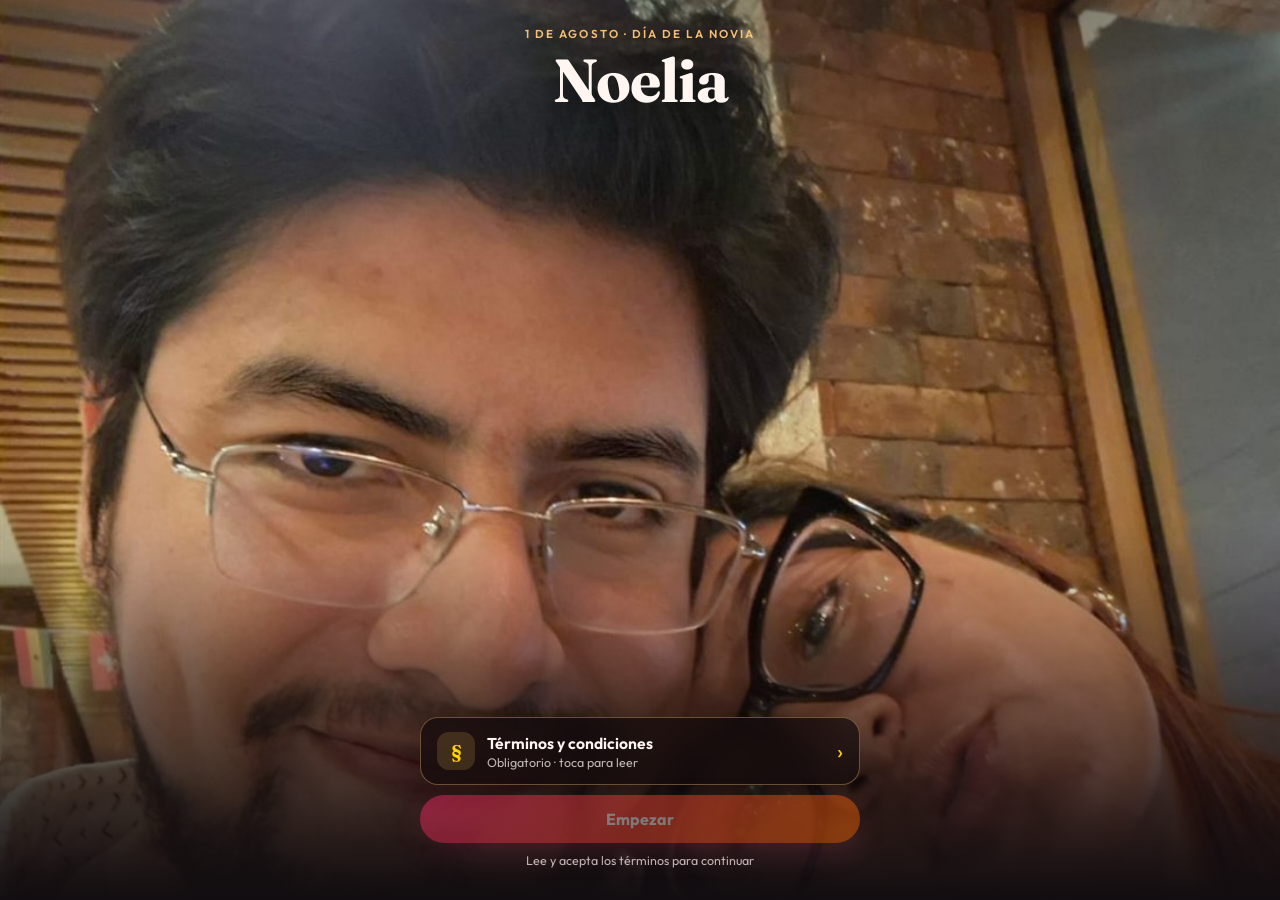
==== commit 6399a999: "Keep map reset beside mute control. Co-authored-by: Cursor <cursoragent@cursor.com>" ====
--- a/app/index.html
+++ b/app/index.html
@@ -111,7 +111,10 @@
     <div class="topbar">
       <button id="map-back" class="icon-btn" type="button" aria-label="Volver">←</button>
       <div class="hud-title">El camino de Noelia</div>
-      <button id="map-mute" class="icon-btn" type="button" data-mute-btn aria-label="Sonido" title="Música">🔊</button>
+      <div class="topbar-actions">
+        <button id="map-mute" class="icon-btn" type="button" data-mute-btn aria-label="Sonido" title="Música">🔊</button>
+        <button id="reset-progress" class="icon-btn" type="button" title="Reiniciar" aria-label="Reiniciar">↺</button>
+      </div>
     </div>
     <p class="eyebrow">Para Noelia</p>
     <h1 class="brand">Tu mapa</h1>
--- a/app/styles.css
+++ b/app/styles.css
@@ -974,6 +974,12 @@
 .hud-title {
   font-weight: 700;
   font-size: 1rem;
+}
+
+.topbar-actions {
+  display: flex;
+  align-items: center;
+  gap: 6px;
 }
 
 .hint {
